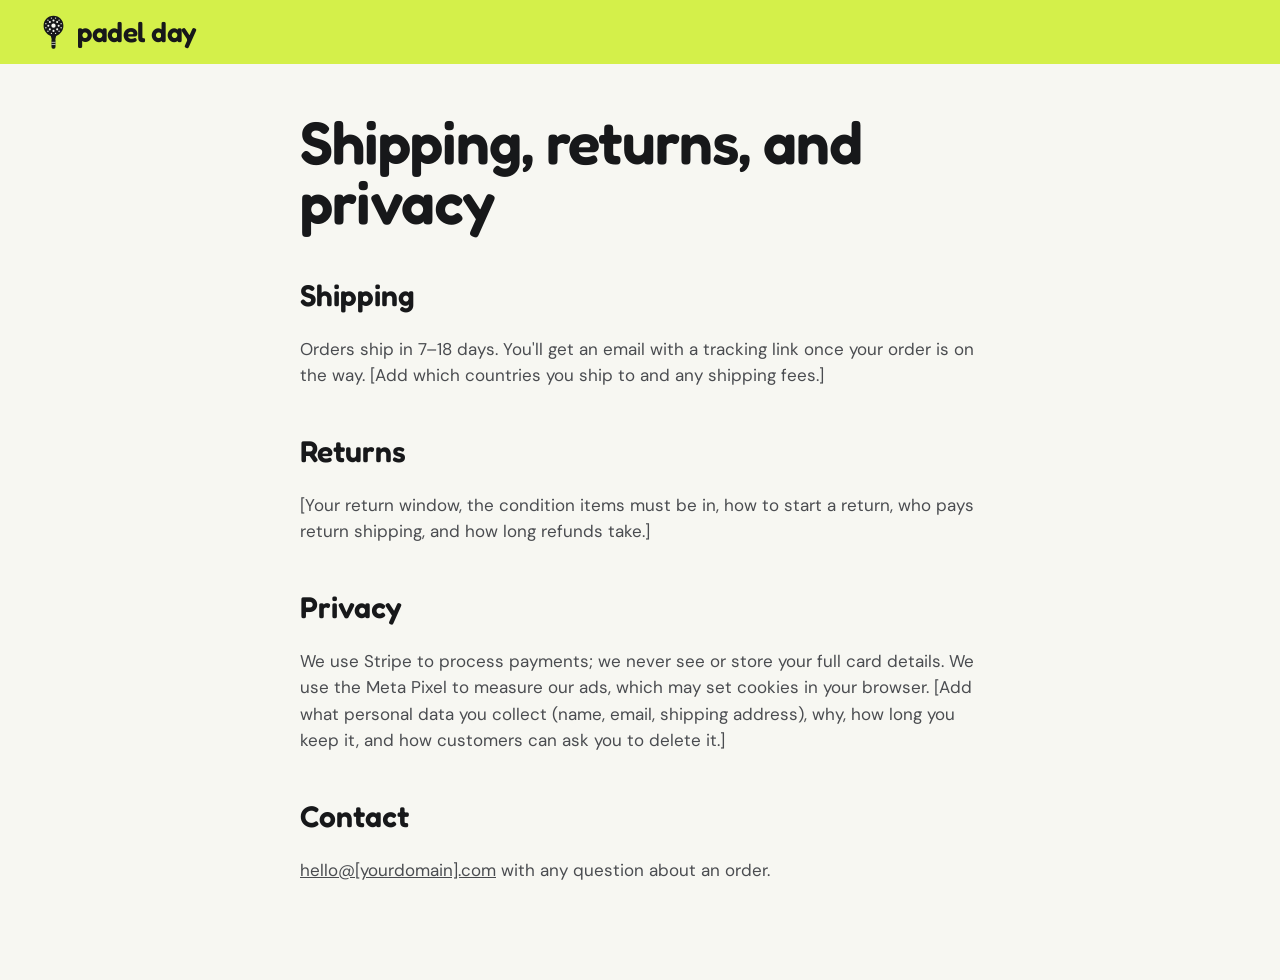
==== policies.html @ 406f5f09 "Initial site" ====
<!doctype html>
<html lang="en">
<head>
<meta charset="utf-8">
<meta name="viewport" content="width=device-width, initial-scale=1, viewport-fit=cover">
<title>Shipping, returns, and privacy | Padel Day</title>
<link rel="icon" href="/favicon.svg" type="image/svg+xml">
<link rel="preconnect" href="https://fonts.googleapis.com">
<link rel="preconnect" href="https://fonts.gstatic.com" crossorigin>
<link href="https://fonts.googleapis.com/css2?family=Fredoka:wght@500;600&family=DM+Sans:opsz,wght@9..40,400;9..40,500;9..40,700&display=swap" rel="stylesheet">
<link rel="stylesheet" href="/styles.css">
<script src="/config.js"></script>
<style>
  body { padding-bottom: 0; }
  .policy { max-width: 720px; margin: 0 auto; padding: 48px 20px 80px; }
  .policy h1 { font-family: var(--display); font-weight: 600; font-size: clamp(40px, 8vw, 60px); line-height: 1; letter-spacing: -1px; margin: 0 0 32px; }
  .policy h2 { font-family: var(--display); font-weight: 600; font-size: 30px; margin: 40px 0 12px; }
  .policy p { color: var(--muted); max-width: 64ch; }
</style>
</head>
<body>
<header class="site-header">
  <a class="brand" href="/" aria-label="Padel Day home">
    <img src="/logo-icon.svg" alt="" width="27" height="36">
    <span>padel day</span>
  </a>
</header>
<main class="policy">
  <h1>Shipping, returns, and privacy</h1>

  <h2>Shipping</h2>
  <p>Orders ship in <span data-shipping></span>. You'll get an email with a tracking link once your order is on the way. [Add which countries you ship to and any shipping fees.]</p>

  <h2>Returns</h2>
  <p>[Your return window, the condition items must be in, how to start a return, who pays return shipping, and how long refunds take.]</p>

  <h2 id="privacy">Privacy</h2>
  <p>We use Stripe to process payments; we never see or store your full card details. We use the Meta Pixel to measure our ads, which may set cookies in your browser. [Add what personal data you collect (name, email, shipping address), why, how long you keep it, and how customers can ask you to delete it.]</p>

  <h2>Contact</h2>
  <p><a data-email href="mailto:hello@yourdomain.com">Email us</a> with any question about an order.</p>
</main>
<script>
  var cfg = window.PADEL_DAY || {};
  document.querySelectorAll("[data-shipping]").forEach(function (el) { el.textContent = cfg.shippingTime; });
  document.querySelectorAll("[data-email]").forEach(function (el) { el.href = "mailto:" + cfg.contactEmail; el.textContent = cfg.contactEmail; });
</script>
</body>
</html>
---- styles.css ----
:root {
  --lime: #D4F04A;
  --pink: #F59AC0;
  --ink: #17181A;
  --paper: #F7F7F2;
  --photo: #F2F7F7;
  --muted: #4A4C50;
  --display: "Fredoka", "Nunito", "Arial Rounded MT Bold", sans-serif;
  --body: "DM Sans", "Helvetica Neue", Helvetica, sans-serif;
  --radius-lg: 36px;
  --radius-pill: 999px;
}

*, *::before, *::after { box-sizing: border-box; }
html { scroll-behavior: smooth; scroll-padding-top: calc(80px + env(safe-area-inset-top, 0px)); }
body {
  margin: 0;
  background: var(--paper);
  color: var(--ink);
  font-family: var(--body);
  font-size: 17px;
  line-height: 1.55;
  -webkit-font-smoothing: antialiased;
  padding-bottom: calc(84px + env(safe-area-inset-bottom, 0px));
}
img { max-width: 100%; display: block; }
a { color: inherit; }
:focus-visible { outline: 3px solid var(--ink); outline-offset: 3px; border-radius: 6px; }

/* Header */
.site-header {
  position: sticky; top: 0; z-index: 10;
  display: flex; align-items: center; justify-content: space-between;
  padding: calc(14px + env(safe-area-inset-top, 0px)) 20px 14px;
  background: var(--lime);
}
.brand { display: inline-flex; align-items: center; gap: 10px; text-decoration: none; }
.brand span { font-family: var(--display); font-weight: 600; font-size: 28px; letter-spacing: -0.5px; line-height: 1; }
.header-buy {
  font-weight: 700; font-size: 15px; text-decoration: none;
  background: var(--ink); color: var(--lime);
  padding: 12px 18px; border-radius: var(--radius-pill); min-height: 44px; display: inline-flex; align-items: center;
}

/* Product */
.product {
  display: grid; gap: 28px;
  padding: 20px 20px 48px;
  max-width: 1180px; margin: 0 auto;
}
.gallery-main {
  background: var(--photo); border-radius: var(--radius-lg); overflow: hidden;
  aspect-ratio: 1 / 1;
}
.gallery-main img { width: 100%; height: 100%; object-fit: cover; }
.thumbs { display: flex; gap: 10px; margin-top: 12px; overflow-x: auto; padding-bottom: 4px; }
.thumb {
  flex: none; width: 76px; height: 76px; padding: 0; border: 2px solid transparent; border-radius: 18px;
  background: var(--photo); overflow: hidden; cursor: pointer;
}
.thumb img { width: 100%; height: 100%; object-fit: cover; }
.thumb.is-active { border-color: var(--ink); }
.gallery-note { margin: 10px 0 0; font-size: 14px; color: var(--muted); }

.buy-box h1 {
  font-family: var(--display); font-weight: 600;
  font-size: clamp(44px, 9vw, 72px); line-height: 0.98; letter-spacing: -1.5px;
  margin: 0 0 16px; max-width: 12ch;
}
.lede { margin: 0 0 22px; color: var(--muted); max-width: 46ch; }
.price { display: flex; align-items: center; flex-wrap: wrap; gap: 12px; margin: 0 0 24px; }
.price [data-price] { font-family: var(--display); font-weight: 600; font-size: 40px; line-height: 1; }
.price-note { background: var(--pink); font-weight: 700; font-size: 14px; padding: 6px 12px; border-radius: var(--radius-pill); }

.colors { border: 0; padding: 0; margin: 0 0 24px; }
.colors legend { padding: 0; margin-bottom: 10px; font-size: 15px; }
.swatches { display: flex; gap: 10px; flex-wrap: wrap; }
.swatch {
  position: relative; display: inline-flex; align-items: center; gap: 10px;
  padding: 10px 18px 10px 10px; min-height: 48px;
  border: 2px solid #D5D6D0; border-radius: var(--radius-pill); background: #fff;
  cursor: pointer; font-weight: 500;
}
.swatch input { position: absolute; opacity: 0; inset: 0; margin: 0; cursor: pointer; }
.swatch:has(input:checked) { border-color: var(--ink); }
.swatch:has(input:focus-visible) { outline: 3px solid var(--ink); outline-offset: 3px; }
.swatch-dot { width: 26px; height: 26px; border-radius: 50%; border: 2px solid var(--ink); }
.swatch-white { background: #FBFBF8; }
.swatch-black { background: var(--ink); }

.addon {
  position: relative; display: flex; align-items: flex-start; gap: 14px;
  margin: 0 0 20px; padding: 16px 18px;
  background: #fff; border: 2px solid #D5D6D0; border-radius: 22px; cursor: pointer;
}
.addon[hidden] { display: none; }
.addon:has(input:checked) { border-color: var(--ink); background: #FBFDEB; }
.addon:has(input:focus-visible) { outline: 3px solid var(--ink); outline-offset: 3px; }
.addon input { position: absolute; opacity: 0; inset: 0; margin: 0; cursor: pointer; }
.addon-box {
  flex: none; width: 26px; height: 26px; margin-top: 1px;
  border: 2px solid var(--ink); border-radius: 8px; background: #fff;
}
.addon:has(input:checked) .addon-box {
  background: var(--ink) url("data:image/svg+xml,%3Csvg xmlns='http://www.w3.org/2000/svg' viewBox='0 0 24 24' fill='none' stroke='%23D4F04A' stroke-width='3.5' stroke-linecap='round' stroke-linejoin='round'%3E%3Cpath d='M5 12.5l4.5 4.5L19 7'/%3E%3C/svg%3E") center / 18px no-repeat;
}
.addon-text { display: grid; gap: 2px; font-size: 15px; color: var(--muted); }
.addon-text { flex: 1; }
.addon-text strong { color: var(--ink); font-size: 16px; }
.addon-note { font-size: 13px; }
.addon-note:empty { display: none; }
.addon-img {
  flex: none; width: 96px; height: 72px; object-fit: cover;
  border-radius: 14px; background: #fff;
}

.buy-button {
  display: flex; align-items: center; justify-content: center;
  width: 100%; min-height: 60px; padding: 16px 28px;
  background: var(--ink); color: var(--lime);
  font-weight: 700; font-size: 19px; text-decoration: none; text-align: center;
  border-radius: var(--radius-pill);
  transition: transform 0.12s ease;
}
.buy-button:active { transform: scale(0.98); }
.checkout-msg { margin: 12px 0 0; font-size: 15px; background: #FFF4CC; padding: 10px 14px; border-radius: 14px; }
.assurances { list-style: none; padding: 0; margin: 22px 0 0; display: grid; gap: 6px; font-size: 15px; color: var(--muted); }
.assurances li::before { content: ""; display: inline-block; width: 8px; height: 8px; margin-right: 10px; border-radius: 50%; background: var(--lime); border: 1.5px solid var(--ink); vertical-align: 1px; }

/* What fits */
.fits { max-width: 1180px; margin: 0 auto; padding: 24px 20px 56px; }
.fits h2, .faq h2 {
  font-family: var(--display); font-weight: 600; font-size: clamp(32px, 6vw, 48px);
  line-height: 1.02; letter-spacing: -1px; margin: 0 0 24px; max-width: 18ch;
}
.fit-list { margin: 0; display: grid; gap: 0; }
.fit-list > div { padding: 18px 0; border-top: 2px solid var(--ink); display: grid; gap: 4px; }
.fit-list dt { font-family: var(--display); font-weight: 600; font-size: 24px; }
.fit-list dd { margin: 0; color: var(--muted); max-width: 52ch; }

/* The bold moment */
.band {
  background: var(--pink); overflow: hidden;
  display: grid; grid-template-columns: 1fr auto; align-items: end;
  padding: 48px 0 0 20px; gap: 12px;
}
.band-line {
  margin: 0 0 48px; align-self: center;
  font-family: var(--display); font-weight: 600;
  font-size: clamp(44px, 11vw, 120px); line-height: 0.95; letter-spacing: -2px;
}
.band img { width: clamp(140px, 30vw, 340px); height: auto; }

/* FAQ */
.faq { max-width: 820px; margin: 0 auto; padding: 56px 20px; }
.faq details { border-top: 2px solid var(--ink); }
.faq details:last-of-type { border-bottom: 2px solid var(--ink); }
.faq summary {
  cursor: pointer; list-style: none; padding: 18px 40px 18px 0; position: relative;
  font-weight: 700; font-size: 18px; min-height: 44px;
}
.faq summary::-webkit-details-marker { display: none; }
.faq summary::after {
  content: "+"; position: absolute; right: 4px; top: 50%; transform: translateY(-50%);
  font-family: var(--display); font-size: 30px; line-height: 1; transition: transform 0.2s ease;
}
.faq details[open] summary::after { transform: translateY(-50%) rotate(45deg); }
.faq details p { margin: 0 0 20px; color: var(--muted); max-width: 60ch; }

/* Footer */
.site-footer {
  background: var(--ink); color: var(--paper);
  padding: 40px 20px; display: flex; flex-wrap: wrap; gap: 20px; align-items: center; justify-content: space-between;
}
.brand-footer img { filter: invert(1); }
.brand-footer span { font-size: 24px; }
.site-footer nav { display: flex; flex-wrap: wrap; gap: 8px 20px; font-size: 15px; }

/* Sticky buy bar (mobile) */
.sticky-buy {
  position: fixed; left: 0; right: 0; bottom: 0; z-index: 20;
  display: flex; align-items: center; justify-content: space-between; gap: 16px;
  padding: 12px 16px calc(12px + env(safe-area-inset-bottom, 0px));
  background: var(--paper); border-top: 2px solid var(--ink);
  transform: translateY(110%); transition: transform 0.25s ease;
}
.sticky-buy.is-visible { transform: translateY(0); }
.sticky-buy strong { font-family: var(--display); font-weight: 600; font-size: 24px; }
.sticky-color { color: var(--muted); font-size: 15px; margin-left: 4px; }
.buy-button-small { width: auto; min-height: 48px; font-size: 16px; padding: 12px 24px; }

/* Desktop */
@media (min-width: 900px) {
  body { padding-bottom: 0; }
  .site-header { padding-left: 40px; padding-right: 40px; }
  .product { grid-template-columns: 1.1fr 1fr; gap: 56px; padding: 40px 40px 72px; align-items: start; }
  .buy-box { position: sticky; top: 100px; padding-top: 12px; }
  .fits { padding: 24px 40px 80px; }
  .fit-list { grid-template-columns: 1fr 1fr; column-gap: 48px; }
  .band { padding: 64px 0 0 40px; }
  .site-footer { padding: 40px; }
  .sticky-buy { display: none; }
}

@media (prefers-reduced-motion: reduce) {
  html { scroll-behavior: auto; }
  * { transition: none !important; }
}
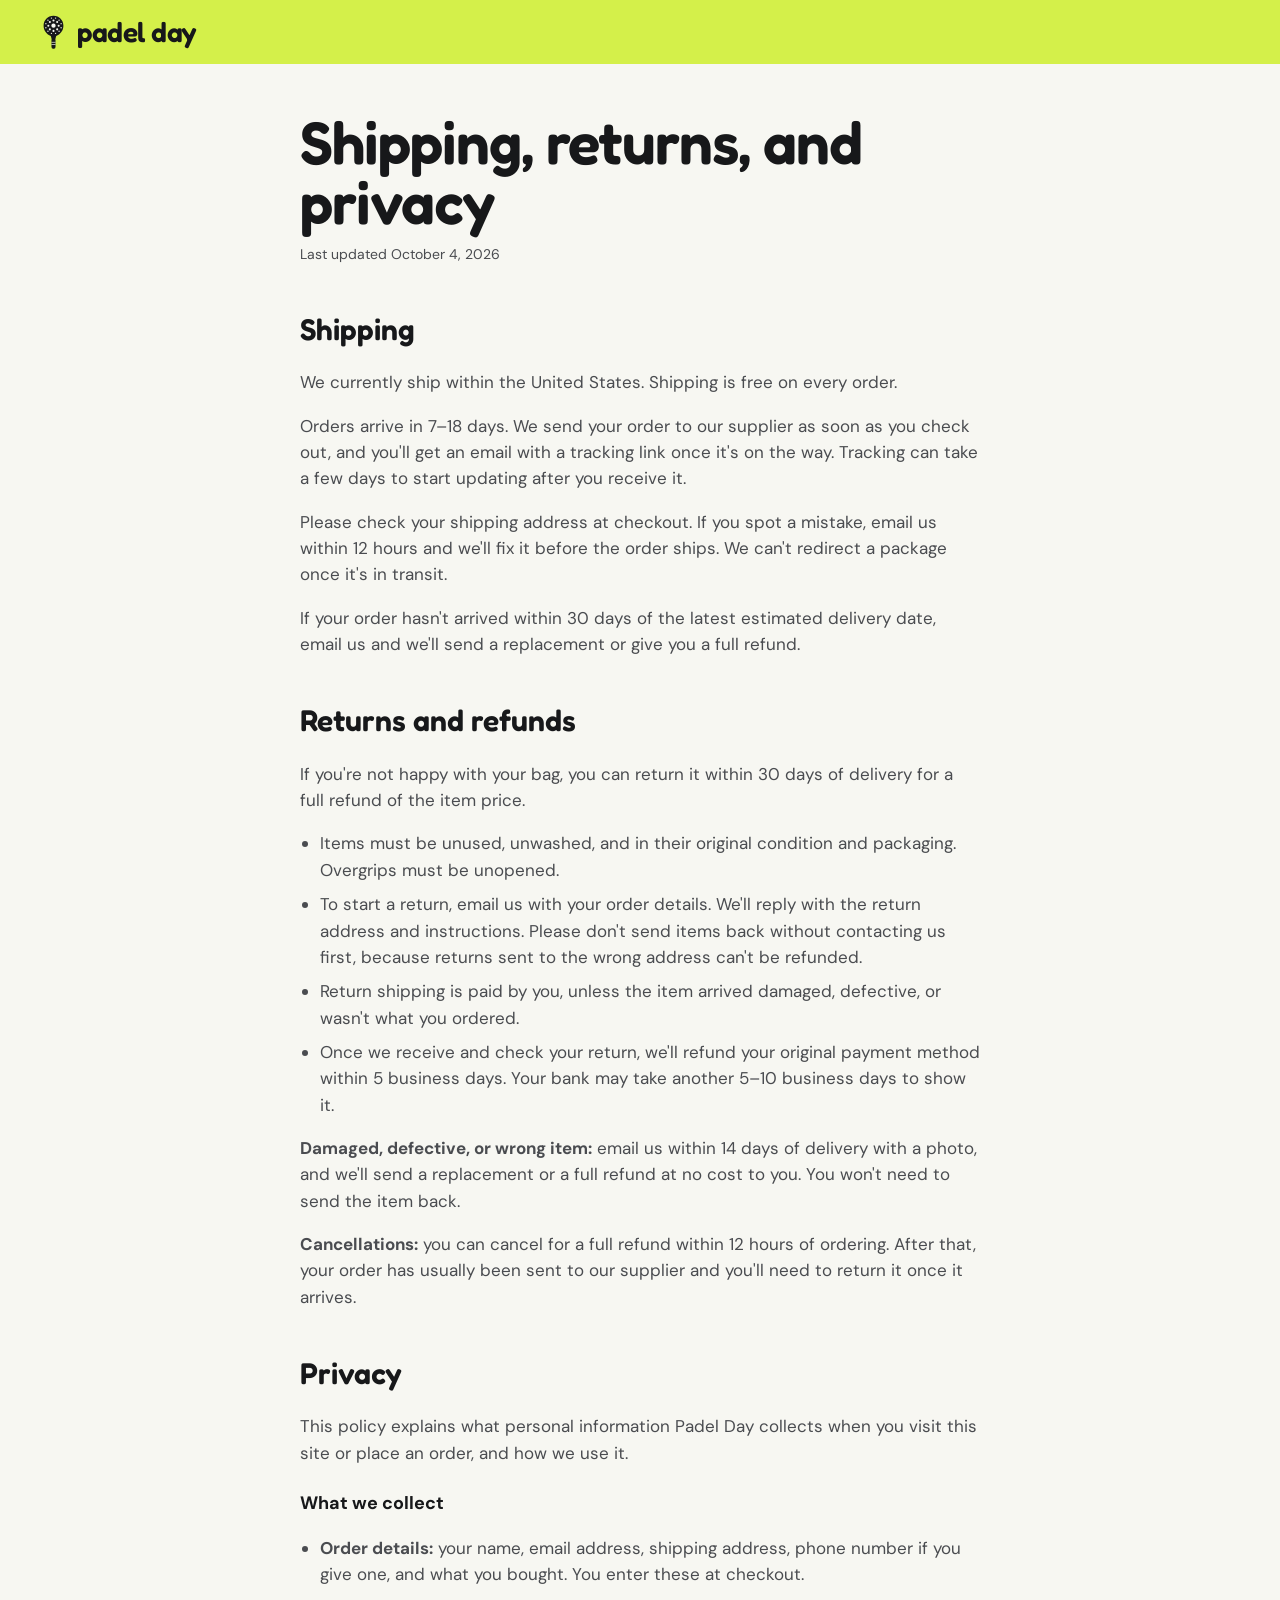
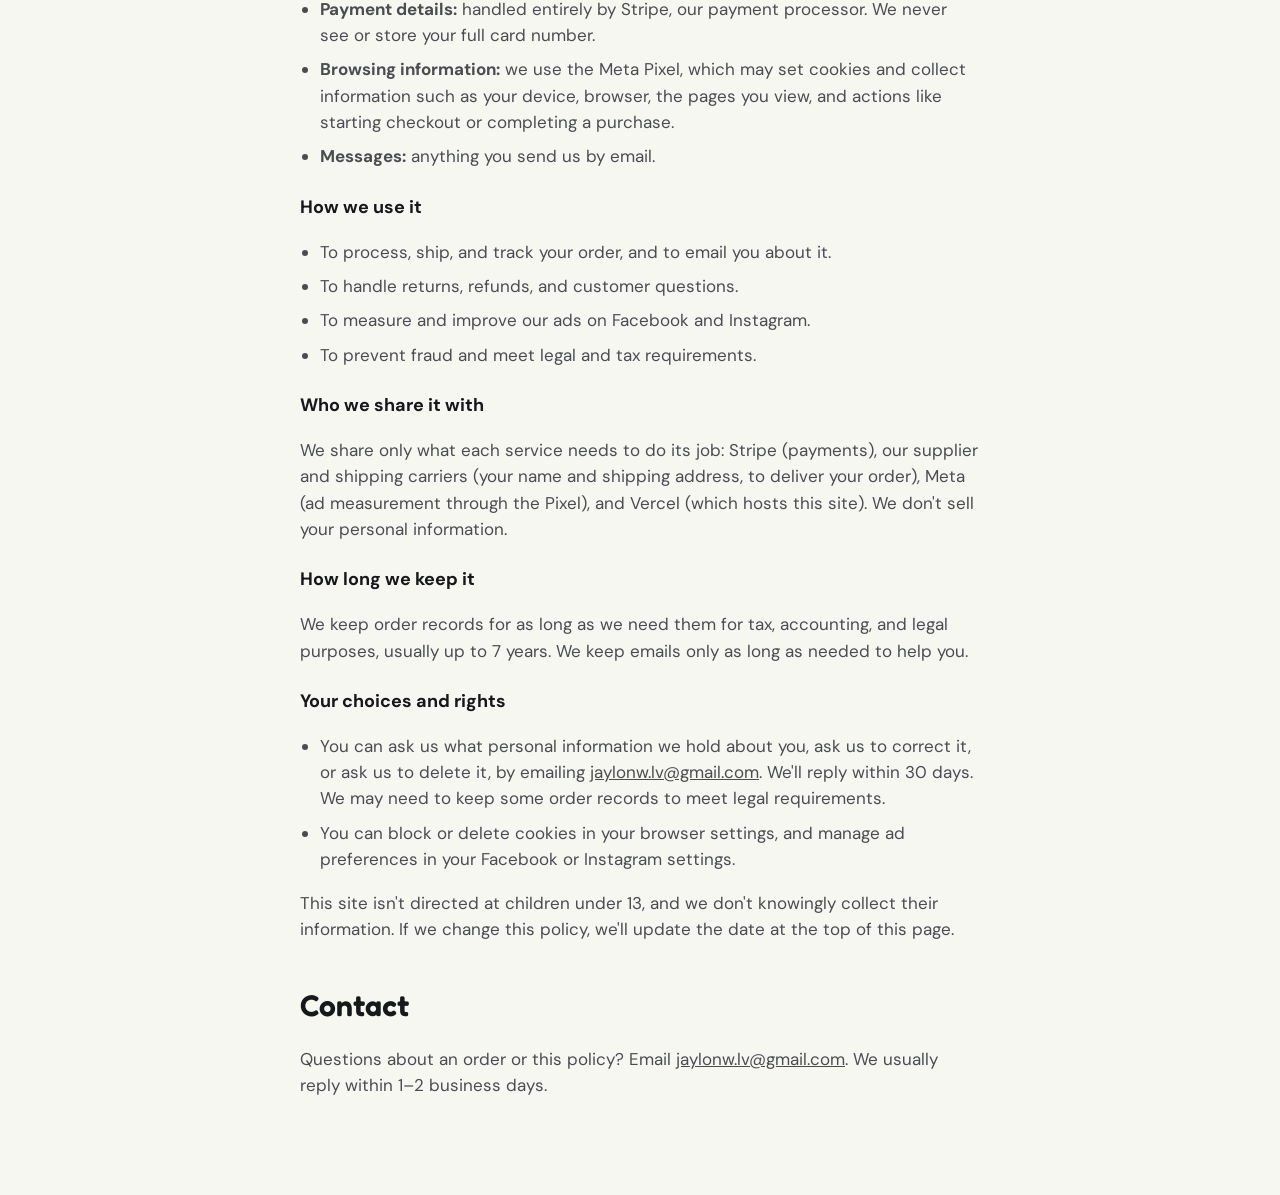
==== commit 88f04462: "Add contact email and write shipping, returns, and privacy policies Replace every placeholder: conta" ====
--- a/policies.html
+++ b/policies.html
@@ -15,7 +15,11 @@
   .policy { max-width: 720px; margin: 0 auto; padding: 48px 20px 80px; }
   .policy h1 { font-family: var(--display); font-weight: 600; font-size: clamp(40px, 8vw, 60px); line-height: 1; letter-spacing: -1px; margin: 0 0 32px; }
   .policy h2 { font-family: var(--display); font-weight: 600; font-size: 30px; margin: 40px 0 12px; }
-  .policy p { color: var(--muted); max-width: 64ch; }
+  .policy h3 { font-size: 18px; margin: 24px 0 8px; }
+  .policy p, .policy li { color: var(--muted); max-width: 64ch; }
+  .policy ul { padding-left: 20px; }
+  .policy li { margin-bottom: 8px; }
+  .policy .updated { font-size: 14px; margin: -20px 0 0; }
 </style>
 </head>
 <body>
@@ -27,18 +31,54 @@
 </header>
 <main class="policy">
   <h1>Shipping, returns, and privacy</h1>
+  <p class="updated">Last updated October 4, 2026</p>
 
-  <h2>Shipping</h2>
-  <p>Orders ship in <span data-shipping></span>. You'll get an email with a tracking link once your order is on the way. [Add which countries you ship to and any shipping fees.]</p>
+  <h2 id="shipping">Shipping</h2>
+  <p>We currently ship within the United States. Shipping is free on every order.</p>
+  <p>Orders arrive in <span data-shipping></span>. We send your order to our supplier as soon as you check out, and you'll get an email with a tracking link once it's on the way. Tracking can take a few days to start updating after you receive it.</p>
+  <p>Please check your shipping address at checkout. If you spot a mistake, email us within 12 hours and we'll fix it before the order ships. We can't redirect a package once it's in transit.</p>
+  <p>If your order hasn't arrived within 30 days of the latest estimated delivery date, email us and we'll send a replacement or give you a full refund.</p>
 
-  <h2>Returns</h2>
-  <p>[Your return window, the condition items must be in, how to start a return, who pays return shipping, and how long refunds take.]</p>
+  <h2 id="returns">Returns and refunds</h2>
+  <p>If you're not happy with your bag, you can return it within 30 days of delivery for a full refund of the item price.</p>
+  <ul>
+    <li>Items must be unused, unwashed, and in their original condition and packaging. Overgrips must be unopened.</li>
+    <li>To start a return, email us with your order details. We'll reply with the return address and instructions. Please don't send items back without contacting us first, because returns sent to the wrong address can't be refunded.</li>
+    <li>Return shipping is paid by you, unless the item arrived damaged, defective, or wasn't what you ordered.</li>
+    <li>Once we receive and check your return, we'll refund your original payment method within 5 business days. Your bank may take another 5–10 business days to show it.</li>
+  </ul>
+  <p><strong>Damaged, defective, or wrong item:</strong> email us within 14 days of delivery with a photo, and we'll send a replacement or a full refund at no cost to you. You won't need to send the item back.</p>
+  <p><strong>Cancellations:</strong> you can cancel for a full refund within 12 hours of ordering. After that, your order has usually been sent to our supplier and you'll need to return it once it arrives.</p>
 
   <h2 id="privacy">Privacy</h2>
-  <p>We use Stripe to process payments; we never see or store your full card details. We use the Meta Pixel to measure our ads, which may set cookies in your browser. [Add what personal data you collect (name, email, shipping address), why, how long you keep it, and how customers can ask you to delete it.]</p>
+  <p>This policy explains what personal information Padel Day collects when you visit this site or place an order, and how we use it.</p>
+  <h3>What we collect</h3>
+  <ul>
+    <li><strong>Order details:</strong> your name, email address, shipping address, phone number if you give one, and what you bought. You enter these at checkout.</li>
+    <li><strong>Payment details:</strong> handled entirely by Stripe, our payment processor. We never see or store your full card number.</li>
+    <li><strong>Browsing information:</strong> we use the Meta Pixel, which may set cookies and collect information such as your device, browser, the pages you view, and actions like starting checkout or completing a purchase.</li>
+    <li><strong>Messages:</strong> anything you send us by email.</li>
+  </ul>
+  <h3>How we use it</h3>
+  <ul>
+    <li>To process, ship, and track your order, and to email you about it.</li>
+    <li>To handle returns, refunds, and customer questions.</li>
+    <li>To measure and improve our ads on Facebook and Instagram.</li>
+    <li>To prevent fraud and meet legal and tax requirements.</li>
+  </ul>
+  <h3>Who we share it with</h3>
+  <p>We share only what each service needs to do its job: Stripe (payments), our supplier and shipping carriers (your name and shipping address, to deliver your order), Meta (ad measurement through the Pixel), and Vercel (which hosts this site). We don't sell your personal information.</p>
+  <h3>How long we keep it</h3>
+  <p>We keep order records for as long as we need them for tax, accounting, and legal purposes, usually up to 7 years. We keep emails only as long as needed to help you.</p>
+  <h3>Your choices and rights</h3>
+  <ul>
+    <li>You can ask us what personal information we hold about you, ask us to correct it, or ask us to delete it, by emailing <a href="mailto:jaylonw.lv@gmail.com">jaylonw.lv@gmail.com</a>. We'll reply within 30 days. We may need to keep some order records to meet legal requirements.</li>
+    <li>You can block or delete cookies in your browser settings, and manage ad preferences in your Facebook or Instagram settings.</li>
+  </ul>
+  <p>This site isn't directed at children under 13, and we don't knowingly collect their information. If we change this policy, we'll update the date at the top of this page.</p>
 
-  <h2>Contact</h2>
-  <p><a data-email href="mailto:hello@yourdomain.com">Email us</a> with any question about an order.</p>
+  <h2 id="contact">Contact</h2>
+  <p>Questions about an order or this policy? Email <a href="mailto:jaylonw.lv@gmail.com">jaylonw.lv@gmail.com</a>. We usually reply within 1–2 business days.</p>
 </main>
 <script>
   var cfg = window.PADEL_DAY || {};
--- a/styles.css
+++ b/styles.css
@@ -44,7 +44,7 @@
 
 /* Product */
 .product {
-  display: grid; gap: 28px;
+  display: grid; grid-template-columns: minmax(0, 1fr); gap: 28px;
   padding: 20px 20px 48px;
   max-width: 1180px; margin: 0 auto;
 }
@@ -193,7 +193,7 @@
 @media (min-width: 900px) {
   body { padding-bottom: 0; }
   .site-header { padding-left: 40px; padding-right: 40px; }
-  .product { grid-template-columns: 1.1fr 1fr; gap: 56px; padding: 40px 40px 72px; align-items: start; }
+  .product { grid-template-columns: minmax(0, 1.1fr) minmax(0, 1fr); gap: 56px; padding: 40px 40px 72px; align-items: start; }
   .buy-box { position: sticky; top: 100px; padding-top: 12px; }
   .fits { padding: 24px 40px 80px; }
   .fit-list { grid-template-columns: 1fr 1fr; column-gap: 48px; }
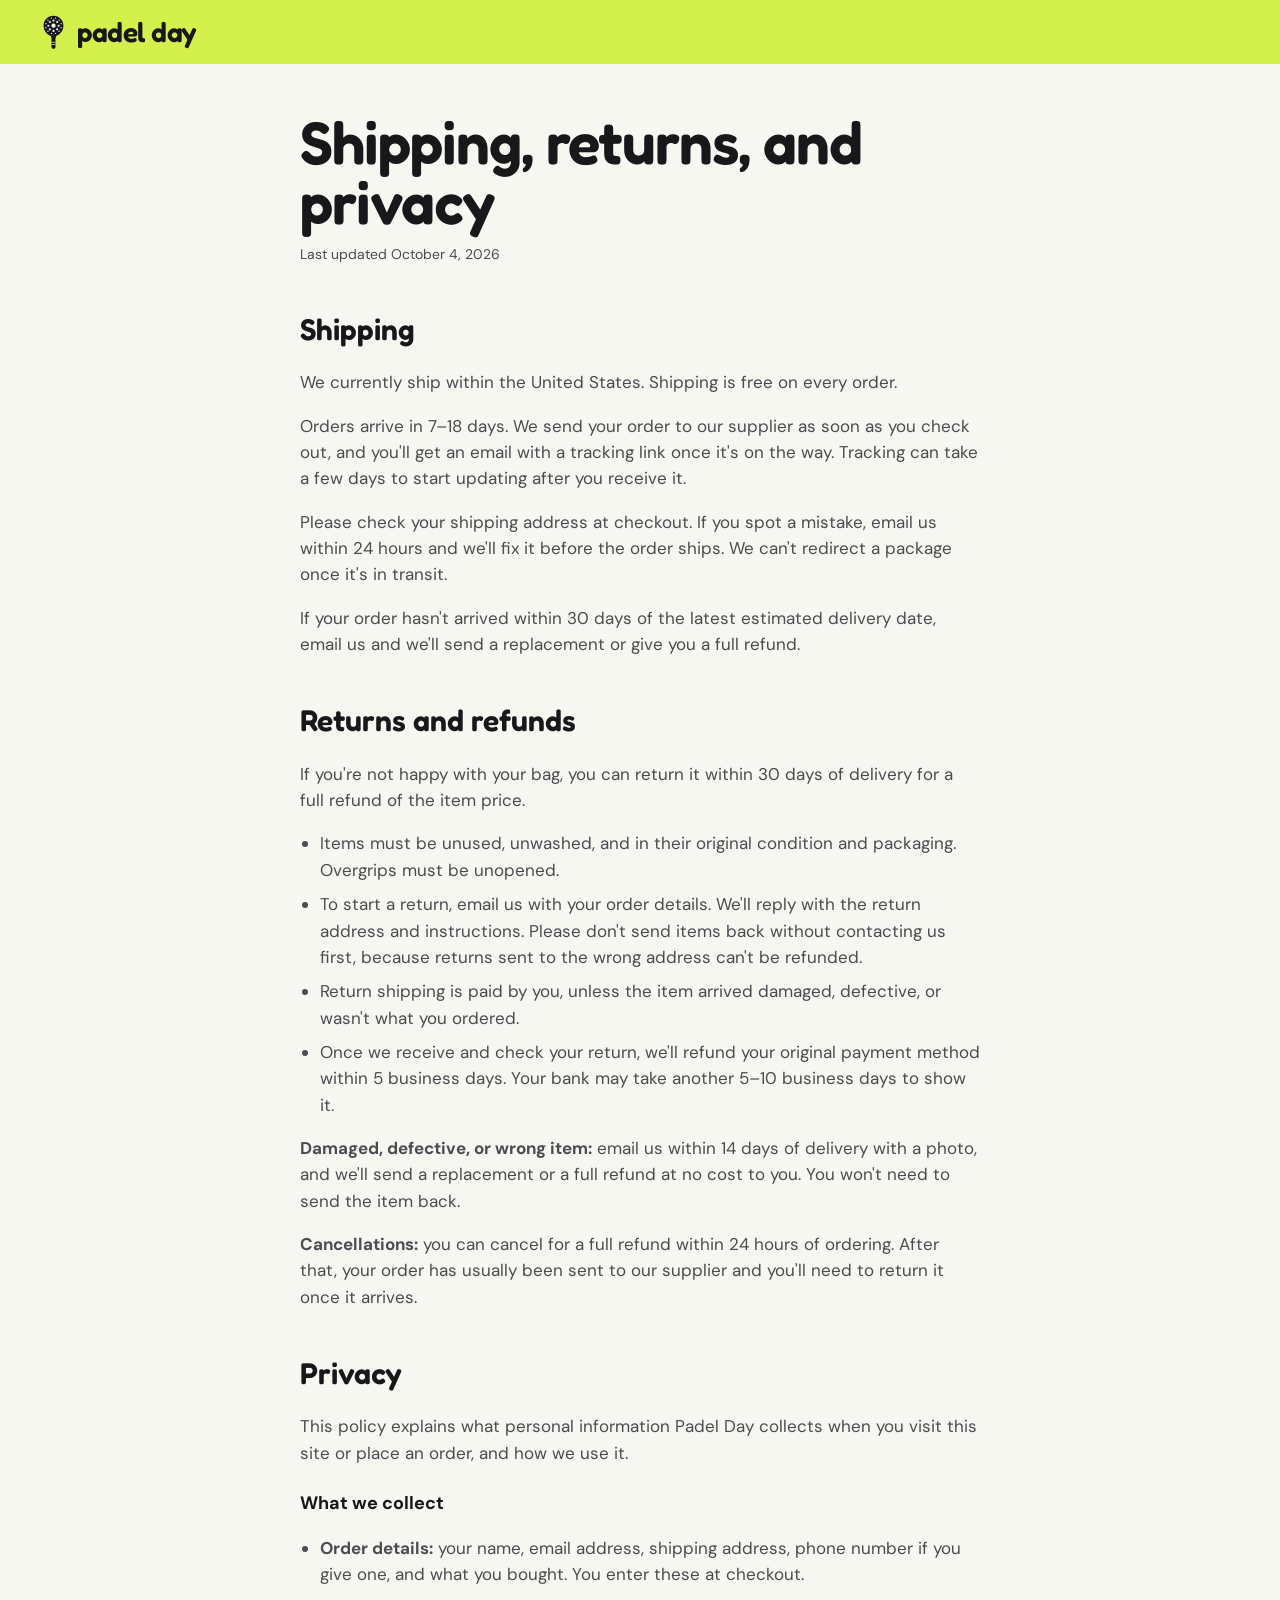
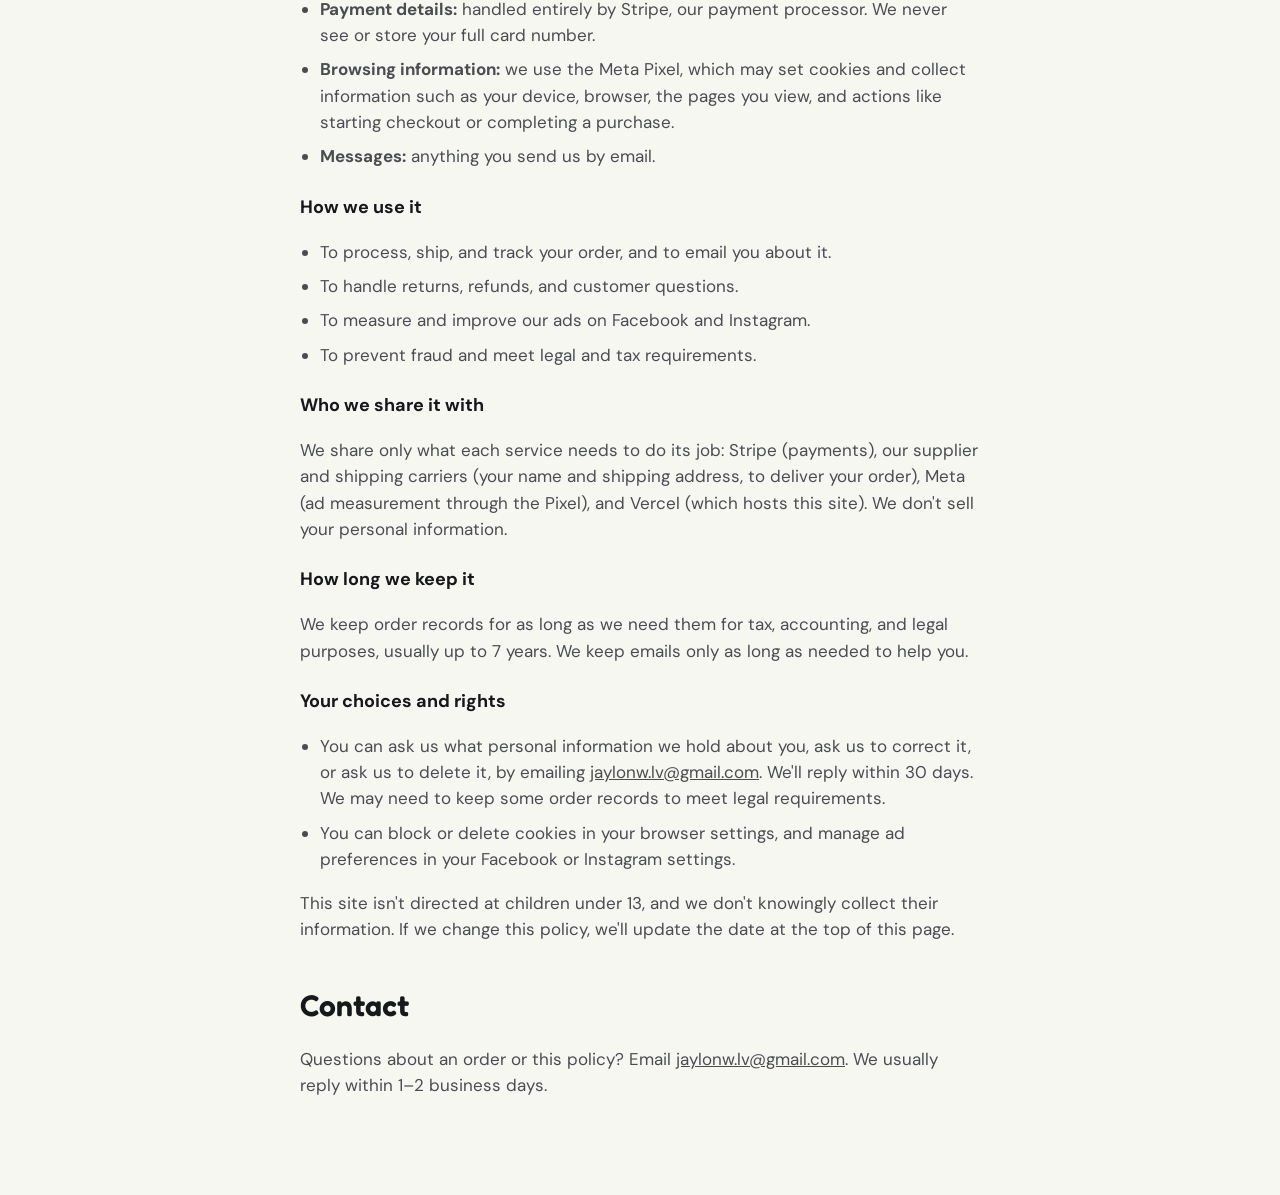
==== commit 18f18fe1: "Extend address-change and cancellation window to 24 hours Co-Authored-By: Claude Opus 5.5 <noreply@a" ====
--- a/policies.html
+++ b/policies.html
@@ -36,7 +36,7 @@
   <h2 id="shipping">Shipping</h2>
   <p>We currently ship within the United States. Shipping is free on every order.</p>
   <p>Orders arrive in <span data-shipping></span>. We send your order to our supplier as soon as you check out, and you'll get an email with a tracking link once it's on the way. Tracking can take a few days to start updating after you receive it.</p>
-  <p>Please check your shipping address at checkout. If you spot a mistake, email us within 12 hours and we'll fix it before the order ships. We can't redirect a package once it's in transit.</p>
+  <p>Please check your shipping address at checkout. If you spot a mistake, email us within 24 hours and we'll fix it before the order ships. We can't redirect a package once it's in transit.</p>
   <p>If your order hasn't arrived within 30 days of the latest estimated delivery date, email us and we'll send a replacement or give you a full refund.</p>
 
   <h2 id="returns">Returns and refunds</h2>
@@ -48,7 +48,7 @@
     <li>Once we receive and check your return, we'll refund your original payment method within 5 business days. Your bank may take another 5–10 business days to show it.</li>
   </ul>
   <p><strong>Damaged, defective, or wrong item:</strong> email us within 14 days of delivery with a photo, and we'll send a replacement or a full refund at no cost to you. You won't need to send the item back.</p>
-  <p><strong>Cancellations:</strong> you can cancel for a full refund within 12 hours of ordering. After that, your order has usually been sent to our supplier and you'll need to return it once it arrives.</p>
+  <p><strong>Cancellations:</strong> you can cancel for a full refund within 24 hours of ordering. After that, your order has usually been sent to our supplier and you'll need to return it once it arrives.</p>
 
   <h2 id="privacy">Privacy</h2>
   <p>This policy explains what personal information Padel Day collects when you visit this site or place an order, and how we use it.</p>
